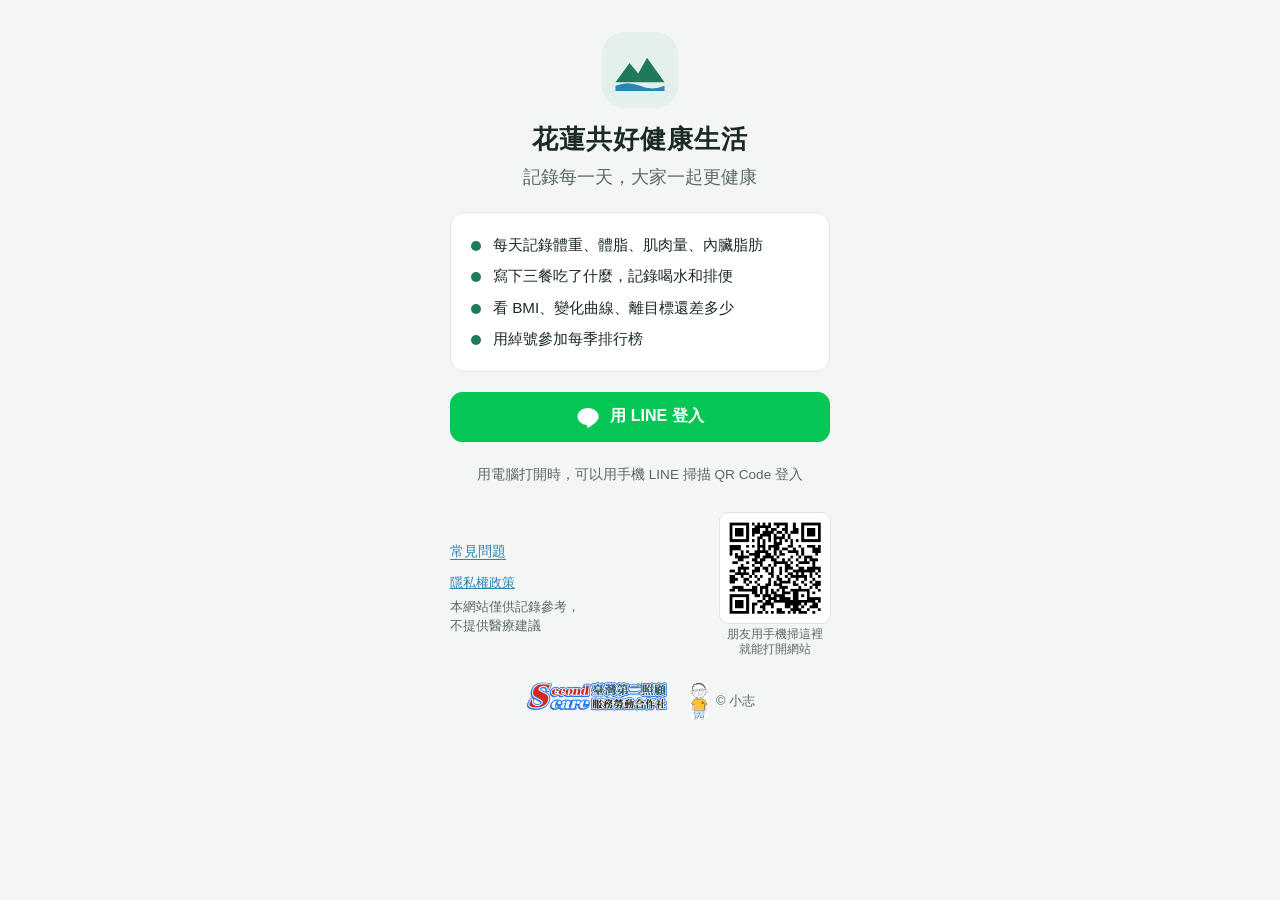
==== index.html @ 8d3ece73 "family map on groups tab with duplicate-elder warning" ====
<!DOCTYPE html>
<html lang="zh-Hant-TW">
<head>
  <meta charset="UTF-8">
  <meta name="viewport" content="width=device-width, initial-scale=1, viewport-fit=cover">
  <meta name="theme-color" content="#1f7a5c">
  <title>花蓮共好健康生活</title>
  <!-- Google 搜尋結果、LINE／Facebook 連結預覽用的介紹（2026-10-03 岳志確認文字） -->
  <meta name="description" content="花蓮共好健康生活：免費記錄體重、體脂、飲食、喝水和排便，自動算 BMI、畫出變化曲線，還有社區健康排行榜。用 LINE 就能登入。">
  <meta property="og:type" content="website">
  <meta property="og:site_name" content="花蓮共好健康生活">
  <meta property="og:title" content="花蓮共好健康生活">
  <meta property="og:description" content="免費記錄體重、體脂、飲食、喝水和排便，自動算 BMI、畫出變化曲線，還有社區健康排行榜。用 LINE 就能登入。">
  <meta property="og:url" content="https://linyuehchih.github.io/hualien-health/">
  <meta property="og:image" content="https://linyuehchih.github.io/hualien-health/images/og-image.png">
  <meta property="og:image:width" content="1200">
  <meta property="og:image:height" content="630">
  <meta property="og:locale" content="zh_TW">
  <meta name="twitter:card" content="summary_large_image">
  <link rel="canonical" href="https://linyuehchih.github.io/hualien-health/">
  <!-- 加到手機主畫面時用的名稱和圖示 -->
  <link rel="manifest" href="manifest.webmanifest">
  <link rel="icon" type="image/png" sizes="32x32" href="icons/favicon-32.png">
  <link rel="apple-touch-icon" href="icons/apple-touch-icon.png">
  <meta name="apple-mobile-web-app-title" content="共好健康">
  <meta name="mobile-web-app-capable" content="yes">
  <meta name="apple-mobile-web-app-capable" content="yes">
  <meta name="apple-mobile-web-app-status-bar-style" content="default">
  <link rel="stylesheet" href="css/style.css?v=cdd8db57">
</head>
<body>
  <div class="busy-bar" aria-hidden="true"></div>

  <!-- 示範模式的提示由 app.js 在示範時才放進來（避免 Google 把「示範模式」當成網站介紹） -->
  <div id="demo-banner" class="demo-banner" hidden></div>

  <!-- 登入 -->
  <section id="view-login" class="view" hidden>
    <div class="login-wrap">
      <div class="brand">
        <div class="brand-mark" aria-hidden="true">
          <svg viewBox="0 0 64 64"><path d="M4 46 L20 24 L30 36 L40 18 L60 46 Z" class="mark-mountain"/><path d="M4 50 Q18 44 32 50 T60 50 V56 H4 Z" class="mark-sea"/></svg>
        </div>
        <h1>花蓮共好健康生活</h1>
        <p class="tagline">記錄每一天，大家一起更健康</p>
      </div>

      <ul class="feature-list">
        <li>每天記錄體重、體脂、肌肉量、內臟脂肪</li>
        <li>寫下三餐吃了什麼，記錄喝水和排便</li>
        <li>看 BMI、變化曲線、離目標還差多少</li>
        <li>用綽號參加每季排行榜</li>
      </ul>

      <button type="button" class="btn btn-line" data-login="line">
        <svg viewBox="0 0 48 48" aria-hidden="true"><path fill="#fff" d="M24 6C12.4 6 3 13.6 3 23c0 8.4 7.5 15.5 17.6 16.8.7.1 1.6.5 1.8 1 .2.5.1 1.2.1 1.7l-.3 1.8c-.1.5-.4 2.1 1.8 1.1 2.3-1 12.3-7.2 16.8-12.4 3.1-3.4 4.6-6.8 4.6-10.1C45 13.6 35.6 6 24 6z"/></svg>
        用 LINE 登入
      </button>
      <p class="hint center">用電腦打開時，可以用手機 LINE 掃描 QR Code 登入</p>

      <!-- 左邊：常見問題、隱私權政策；右邊：QR Code，朋友可以直接掃這支手機的畫面打開網站 -->
      <footer class="site-foot login-foot">
        <div class="login-links">
          <button type="button" class="link-btn" data-open-faq>常見問題</button>
          <a href="privacy.html">隱私權政策</a>
          <span>本網站僅供記錄參考，<br>不提供醫療建議</span>
        </div>
        <figure class="login-qr">
          <img src="images/qrcode.png" width="330" height="330" alt="花蓮共好健康生活網址的 QR Code">
          <figcaption>朋友用手機掃這裡<br>就能打開網站</figcaption>
        </figure>
      </footer>

      <!-- 合作社標誌和「© 小志」放同一列，頁面短一點 -->
      <div class="login-bottom">
        <div class="partner">
          <img src="images/second-care-logo.png" width="1024" height="233" alt="臺灣第二照顧服務勞動合作社" loading="lazy">
        </div>
        <p class="copyright"><img src="images/xiaozhi.png" width="57" height="120" alt="" loading="lazy"><span>© 小志</span></p>
      </div>
    </div>
  </section>

  <!-- 第一次登入：基本資料 -->
  <section id="view-onboard" class="view" hidden>
    <div class="page">
      <h1 class="page-title">歡迎加入！先填幾個基本資料</h1>
      <form id="onboard-form" class="card" novalidate>
        <label class="field">
          <span>綽號（排行榜上顯示的名字）</span>
          <input type="text" name="nickname" maxlength="12" placeholder="可以留空，會自動給你一個編號">
          <small class="field-note">綽號不能跟別人重複；排行榜會顯示綽號，建議不要用真實全名</small>
        </label>
        <fieldset class="field">
          <legend>性別（用來判斷體脂是否偏高）</legend>
          <div class="seg">
            <label><input type="radio" name="sex" value="M"><span>男</span></label>
            <label><input type="radio" name="sex" value="F"><span>女</span></label>
          </div>
        </fieldset>
        <div class="grid-2">
          <label class="field">
            <span>出生年（民國）</span>
            <input type="text" name="birthYear" inputmode="numeric" maxlength="4" placeholder="例如 45">
          </label>
          <label class="field">
            <span>身高（公分）</span>
            <input type="number" name="heightCm" inputmode="decimal" step="0.1" min="100" max="230" placeholder="例如 165">
          </label>
        </div>
        <p class="hint birth-hint"></p>
        <label class="field">
          <span>目標體重（公斤，不知道可以先不填）</span>
          <input type="number" name="targetKg" inputmode="decimal" step="0.1" min="30" max="200" placeholder="例如 60">
        </label>
        <div class="target-help">
          <p class="range-line"></p>
          <button type="button" class="link-btn fill-mid" hidden></button>
          <p class="target-warn" hidden></p>
        </div>
        <div class="site-picker"></div>
        <label class="check">
          <input type="checkbox" name="agree">
          <span>我已閱讀並同意<a href="privacy.html" target="_blank">隱私權政策</a></span>
        </label>
        <p class="form-error" id="onboard-error" role="alert"></p>
        <button type="submit" class="btn primary block">開始使用</button>
      </form>
      <p class="copyright"><img src="images/xiaozhi.png" width="57" height="120" alt="" loading="lazy"><span>© 小志</span></p>
    </div>
  </section>

  <!-- 主畫面 -->
  <div id="view-app" class="view" hidden>
    <header class="topbar">
      <span class="topbar-title">花蓮共好健康生活</span>
      <span class="topbar-right">
        <span class="topbar-hello" id="hello"></span>
        <select id="who" class="who-select" aria-label="現在是幫誰記錄" hidden></select>
        <button type="button" class="help-btn" data-open-faq aria-label="常見問題">問</button>
      </span>
    </header>

    <div class="acting-bar" id="acting-bar" hidden>
      <span id="acting-text"></span>
      <button type="button" class="link-btn" id="acting-back">換回我自己</button>
    </div>

    <main class="page">

      <!-- 今天記錄 -->
      <section class="tab" id="tab-today">
        <div class="card">
          <label class="field">
            <span>日期</span>
            <input type="date" id="rec-date">
          </label>
          <p class="hint">可以補記最近 3 天，更早的紀錄會鎖住不能改</p>
        </div>

        <div class="card">
          <h2>身體數據</h2>
          <div class="tip" role="note">
            <svg viewBox="0 0 24 24" aria-hidden="true"><circle cx="12" cy="12" r="9"/><path d="M12 7v6M12 16.5v.5"/></svg>
            <div>
              <p class="tip-title">量體重建議在清晨如廁後</p>
              <p>起床上完廁所、吃早餐前量，每天固定這個時間、用同一台體重計，數字才比得準。量體脂要赤腳站上去。</p>
            </div>
          </div>
          <div class="grid-2">
            <label class="field"><span>體重（公斤）</span><input type="number" id="in-weight" inputmode="decimal" step="0.1" placeholder="—"></label>
            <label class="field"><span>體脂（%）</span><input type="number" id="in-fat" inputmode="decimal" step="0.1" placeholder="—"></label>
            <label class="field"><span>肌肉量（公斤）</span><input type="number" id="in-muscle" inputmode="decimal" step="0.1" placeholder="—"></label>
            <div class="field visceral-field">
              <span>內臟脂肪
                <select id="visceral-unit" class="unit-select" aria-label="內臟脂肪的單位">
                  <option value="級">級</option>
                  <option value="%">%</option>
                  <option value="公斤">公斤</option>
                </select>
              </span>
              <input type="number" id="in-visceral" inputmode="decimal" step="0.5" placeholder="—">
            </div>
          </div>
          <p class="hint" id="visceral-hint"></p>
          <p class="hint">體重計沒有的項目可以空著</p>
          <p class="status" id="body-status"></p>
          <button type="button" id="body-save" class="btn primary block">儲存身體數據</button>
        </div>

        <div class="card">
          <h2>飲食</h2>
          <div class="seg seg-4" id="meal-seg">
            <label><input type="radio" name="meal" value="早餐" checked><span>早餐</span></label>
            <label><input type="radio" name="meal" value="午餐"><span>午餐</span></label>
            <label><input type="radio" name="meal" value="晚餐"><span>晚餐</span></label>
            <label><input type="radio" name="meal" value="點心"><span>點心</span></label>
          </div>
          <label class="field">
            <span class="sr-only">吃了什麼</span>
            <textarea id="meal-text" rows="2" maxlength="200" placeholder="例如：地瓜稀飯、燙青菜、滷蛋"></textarea>
          </label>
          <div class="photo-pick">
            <label class="btn" for="meal-photo">
              <svg viewBox="0 0 24 24" aria-hidden="true"><path d="M4 8h3l2-3h6l2 3h3v11H4z"/><circle cx="12" cy="13" r="3.5"/></svg>
              拍照／選照片
            </label>
            <input type="file" id="meal-photo" accept="image/*" hidden>
            <span class="hint" id="photo-hint">每餐最多 1 張</span>
          </div>
          <div class="thumbs" id="photo-preview"></div>
          <button type="button" id="meal-add" class="btn primary block">新增這一餐</button>
          <div id="day-meals" class="day-meals"></div>
        </div>

        <div class="card">
          <h2>飲水</h2>
          <p class="water-line"><span class="sub" id="water-label">今天已喝</span> <span class="water-total" id="water-total">0</span> <span class="sub">c.c.</span></p>
          <div class="water-bar" id="water-bar" hidden><span id="water-bar-fill"></span></div>
          <p class="hint" id="water-suggest"></p>
          <p class="hint water-caution">有腎臟、心臟疾病需要限水的人，請依醫師指示</p>
          <div class="water-btns" id="water-btns">
            <button type="button" class="btn" data-water="100">+100</button>
            <button type="button" class="btn" data-water="200">+200</button>
            <button type="button" class="btn" data-water="300">+300</button>
            <button type="button" class="btn" data-water="500">+500</button>
          </div>
          <details class="water-edit">
            <summary>按錯了？直接修改總數</summary>
            <div class="water-edit-row">
              <input type="number" id="water-input" inputmode="numeric" step="50" min="0" aria-label="飲水總數（c.c.）">
              <button type="button" class="btn primary" id="water-save">儲存</button>
            </div>
          </details>
        </div>

        <div class="card">
          <h2 class="h2-row">排便 <span class="count-badge" id="bowel-count">今天 0 次</span></h2>
          <p class="sub">量</p>
          <div class="seg" id="bowel-amount">
            <label><input type="radio" name="bowel-amount" value="多"><span>多</span></label>
            <label><input type="radio" name="bowel-amount" value="中"><span>中</span></label>
            <label><input type="radio" name="bowel-amount" value="少"><span>少</span></label>
          </div>
          <p class="sub">型態</p>
          <div class="seg" id="bowel-form">
            <label><input type="radio" name="bowel-form" value="硬"><span>硬</span></label>
            <label><input type="radio" name="bowel-form" value="軟"><span>軟</span></label>
            <label><input type="radio" name="bowel-form" value="未成形"><span>未成形</span></label>
          </div>
          <button type="button" id="bowel-add" class="btn primary block">新增一次</button>
          <div id="day-bowel" class="day-meals"></div>
        </div>
      </section>

      <!-- 我的變化 -->
      <section class="tab" id="tab-trend" hidden>
        <div class="card" id="bmi-card"></div>
        <button type="button" class="btn block share-open" id="share-open">分享我的成果給家人朋友</button>
        <div class="seg seg-4 range-seg" id="range-seg">
          <label><input type="radio" name="range" value="7"><span>7 天</span></label>
          <label><input type="radio" name="range" value="30" checked><span>30 天</span></label>
          <label><input type="radio" name="range" value="90"><span>90 天</span></label>
          <label><input type="radio" name="range" value="all"><span>全部</span></label>
        </div>
        <div id="charts"></div>
      </section>

      <!-- 每日紀錄（依日期分：飲水、排便、飲食） -->
      <section class="tab" id="tab-diary" hidden>
        <div id="diary"></div>
      </section>

      <!-- 競賽排行 -->
      <section class="tab" id="tab-rank" hidden>
        <div class="seg seg-3" id="rank-scope">
          <label><input type="radio" name="scope" value="all" checked><span>全部</span></label>
          <label><input type="radio" name="scope" value="village"><span>本里</span></label>
          <label><input type="radio" name="scope" value="site"><span>本據點</span></label>
        </div>
        <div class="card">
          <h2 id="season-label"></h2>
          <p class="rank-note" id="season-note"></p>
          <p class="formula">分數 ＝ 體脂減少比例 × 0.7 ＋ 體重往健康範圍靠近的比例 × 0.3</p>
          <p class="hint">健康範圍是 BMI 18.5～24：太重的人減重加分、太輕的人增重加分，已在範圍內的人體重這項不加不扣。健康減重建議每週不超過 0.5–1 公斤</p>
          <p class="elder-note" id="rank-elder" hidden></p>
          <p class="elder-note" id="rank-bmi" hidden></p>
        </div>
        <div class="card me-card" id="my-status"></div>
        <div class="card">
          <h2 id="board-title">排行榜</h2>
          <p class="sub" id="board-group" hidden></p>
          <p class="hint">只顯示綽號和分數，不會顯示任何人的體重</p>
          <ol class="board" id="board"></ol>
        </div>
      </section>

      <!-- 家人群組 -->
      <section class="tab" id="tab-groups" hidden>
        <p class="rank-note" id="groups-acting-hint" hidden>群組用的是你自己的身分，不是目前代管的長輩。</p>
        <p class="hint" id="groups-loading" hidden>讀取中…</p>

        <!-- 我的家人圖：我代管的長輩、我加入的群組各有誰（2026-10-03） -->
        <div class="card fam" id="family-map" hidden></div>

        <div class="card" id="groups-intro" hidden>
          <h2>家人群組</h2>
          <p>跟家人組成一個群組，互相看到彼此的<strong>趨勢圖</strong>，也能在群組裡比一比誰進步比較多。</p>
          <p class="hint">・預設只看得到起伏和變化量，看不到實際的體重、體脂，每個人可以自己選擇要不要公開<br>
            ・沒有 LINE 的長輩，由你代管的帳號一起加入<br>
            ・飲食、照片、排便不會分享給群組</p>
        </div>

        <div id="groups-main" hidden>
          <div class="chips" id="group-picker" hidden></div>
          <div class="card" id="group-head"></div>
          <div class="seg seg-3" id="group-view">
            <label><input type="radio" name="gview" value="board" checked><span>排行</span></label>
            <label><input type="radio" name="gview" value="trend"><span>趨勢圖</span></label>
            <label><input type="radio" name="gview" value="members"><span>成員</span></label>
          </div>
          <div id="gpane-board"></div>
          <div id="gpane-trend" hidden>
            <div class="chips" id="gtrend-members"></div>
            <div class="seg seg-4 range-seg" id="gtrend-range">
              <label><input type="radio" name="grange" value="7"><span>7 天</span></label>
              <label><input type="radio" name="grange" value="30" checked><span>30 天</span></label>
              <label><input type="radio" name="grange" value="90"><span>90 天</span></label>
              <label><input type="radio" name="grange" value="all"><span>全部</span></label>
            </div>
            <p class="rank-note" id="gtrend-note" hidden></p>
            <div id="gtrend-charts"></div>
          </div>
          <div id="gpane-members" hidden></div>
        </div>

        <div class="card" id="groups-actions">
          <div class="btn-row">
            <button type="button" class="btn primary" id="g-create">建立家庭群組</button>
            <button type="button" class="btn" id="g-join">邀請碼加入</button>
          </div>
          <p class="hint" id="groups-limit"></p>
        </div>
      </section>

      <!-- 我的帳號 -->
      <section class="tab" id="tab-account" hidden>
        <form id="profile-form" class="card" novalidate>
          <h2 id="profile-title">基本資料</h2>
          <label class="field">
            <span>綽號</span>
            <input type="text" name="nickname" maxlength="12">
            <small class="field-note">綽號不能跟別人重複；排行榜會顯示綽號，建議不要用真實全名</small>
          </label>
          <fieldset class="field">
            <legend>性別</legend>
            <div class="seg">
              <label><input type="radio" name="sex" value="M"><span>男</span></label>
              <label><input type="radio" name="sex" value="F"><span>女</span></label>
            </div>
          </fieldset>
          <div class="grid-2">
            <label class="field"><span>出生年（民國）</span><input type="text" name="birthYear" inputmode="numeric" maxlength="4" placeholder="例如 45"></label>
            <label class="field"><span>身高（公分）</span><input type="number" name="heightCm" inputmode="decimal" step="0.1"></label>
          </div>
          <p class="hint birth-hint"></p>
          <label class="field"><span>目標體重（公斤，不知道可以先不填）</span><input type="number" name="targetKg" inputmode="decimal" step="0.1"></label>
          <div class="target-help">
            <p class="range-line"></p>
            <button type="button" class="link-btn fill-mid" hidden></button>
            <p class="target-warn" hidden></p>
          </div>
          <div class="site-picker"></div>
          <p class="form-error" id="profile-error" role="alert"></p>
          <button type="submit" class="btn primary block">儲存</button>
        </form>

        <div class="card">
          <h2>我的資料</h2>
          <p class="hint">下載成 Excel 可以打開的檔案</p>
          <div class="btn-row">
            <button type="button" class="btn" id="export-body">匯出身體數據</button>
            <button type="button" class="btn" id="export-meals">匯出飲食紀錄</button>
            <button type="button" class="btn" id="export-water">匯出飲水紀錄</button>
            <button type="button" class="btn" id="export-bowel">匯出排便紀錄</button>
          </div>
        </div>

        <div class="card" id="managed-card">
          <h2>幫沒有 LINE 的長輩建立帳號</h2>
          <p class="hint">長輩不用有 LINE，由你用自己的 LINE 幫他記錄，也能一起參加排行榜。一個帳號最多可以幫 5 位長輩建立。</p>
          <div id="managed-list"></div>
          <button type="button" class="btn block" id="managed-add">新增長輩的帳號</button>
        </div>

        <div class="card">
          <p class="hint" id="login-with"></p>
          <button type="button" class="btn block" id="logout">登出</button>
          <button type="button" class="btn danger-outline block" id="delete-account">刪除帳號和所有資料</button>
        </div>

        <footer class="site-foot">
          <a href="privacy.html">隱私權政策</a>
          <span>本網站僅供記錄參考，不提供醫療建議</span>
        </footer>
      </section>
      <p class="copyright"><img src="images/xiaozhi.png" width="57" height="120" alt="" loading="lazy"><span>© 小志</span></p>
    </main>

    <nav class="tabbar" aria-label="主要分頁">
      <button type="button" data-tab="today" class="active">
        <svg viewBox="0 0 24 24" aria-hidden="true"><path d="M12 5v14M5 12h14"/></svg><span>今天記錄</span>
      </button>
      <button type="button" data-tab="trend">
        <svg viewBox="0 0 24 24" aria-hidden="true"><path d="M3 17l6-6 4 4 8-8M15 7h6v6"/></svg><span>我的變化</span>
      </button>
      <button type="button" data-tab="diary">
        <svg viewBox="0 0 24 24" aria-hidden="true"><path d="M5 4h11l3 3v13H5zM8 10h8M8 14h8M8 18h5"/></svg><span>每日紀錄</span>
      </button>
      <button type="button" data-tab="rank">
        <svg viewBox="0 0 24 24" aria-hidden="true"><path d="M8 21h8M12 17v4M7 4h10v5a5 5 0 0 1-10 0zM7 6H4a3 3 0 0 0 3 4M17 6h3a3 3 0 0 1-3 4"/></svg><span>競賽排行</span>
      </button>
      <button type="button" data-tab="groups">
        <svg viewBox="0 0 24 24" aria-hidden="true"><path d="M16 20v-1a4 4 0 0 0-4-4H7a4 4 0 0 0-4 4v1M9.5 11a3.5 3.5 0 1 0 0-7 3.5 3.5 0 0 0 0 7zM21 20v-1a3.5 3.5 0 0 0-2.5-3.35M16 4.2a3.5 3.5 0 0 1 0 6.6"/></svg><span>家人群組</span>
      </button>
      <button type="button" data-tab="account">
        <svg viewBox="0 0 24 24" aria-hidden="true"><circle cx="12" cy="8" r="4"/><path d="M4 21a8 8 0 0 1 16 0"/></svg><span>我的帳號</span>
      </button>
    </nav>
  </div>

  <!-- 常見問題（登入前後都能看） -->
  <section id="view-faq" class="view" hidden>
    <header class="topbar">
      <button type="button" class="back-btn" id="faq-back">‹ 返回</button>
      <span class="topbar-title">常見問題</span>
      <span></span>
    </header>
    <div class="page faq-page">
      <div class="faq-search">
        <input type="search" id="faq-q" placeholder="輸入關鍵字，例如：體脂、喝水、便秘" aria-label="搜尋常見問題">
      </div>
      <p class="hint" id="faq-count"></p>
      <div id="faq-list"></div>
      <p class="faq-note">以上內容參考衛生福利部國民健康署公開資料，僅供一般健康知識參考，不提供醫療建議。身體不適請就醫，並以醫師診斷為準。</p>
      <p class="copyright"><img src="images/xiaozhi.png" width="57" height="120" alt="" loading="lazy"><span>© 小志</span></p>
    </div>
  </section>

  <!-- 對話框（確認、修改、刪除共用） -->
  <dialog id="modal" class="modal">
    <form method="dialog" class="modal-body" id="modal-form">
      <p class="modal-msg" id="modal-msg"></p>
      <div id="modal-extra"></div>
      <div class="btn-row">
        <button type="button" class="btn" id="modal-cancel">取消</button>
        <button type="submit" class="btn primary" id="modal-ok">確定</button>
      </div>
    </form>
  </dialog>

  <!-- 幫沒有 LINE 的長輩建立帳號 -->
  <dialog id="managed-dialog" class="modal managed-dialog">
    <form id="managed-form" class="modal-body" novalidate>
      <h2>幫長輩建立帳號</h2>
      <p class="hint">長輩不用有 LINE。建立後，由你用自己的 LINE 切換過去，幫他記錄。</p>
      <label class="field">
        <span>綽號（排行榜上顯示的名字）</span>
        <input type="text" name="nickname" maxlength="12" placeholder="可以留空，會自動給一個編號">
        <small class="field-note">綽號不能跟別人重複；排行榜會顯示綽號，建議不要用真實全名</small>
      </label>
      <fieldset class="field">
        <legend>性別（用來判斷體脂是否偏高）</legend>
        <div class="seg">
          <label><input type="radio" name="sex" value="M"><span>男</span></label>
          <label><input type="radio" name="sex" value="F"><span>女</span></label>
        </div>
      </fieldset>
      <div class="grid-2">
        <label class="field">
          <span>出生年（民國）</span>
          <input type="text" name="birthYear" inputmode="numeric" maxlength="4" placeholder="例如 45">
        </label>
        <label class="field">
          <span>身高（公分）</span>
          <input type="number" name="heightCm" inputmode="decimal" step="0.1" min="100" max="230" placeholder="例如 155">
        </label>
      </div>
      <p class="hint birth-hint"></p>
      <label class="field">
        <span>目標體重（公斤，不知道可以先不填）</span>
        <input type="number" name="targetKg" inputmode="decimal" step="0.1" min="30" max="200" placeholder="例如 55">
      </label>
      <div class="target-help">
        <p class="range-line"></p>
        <button type="button" class="link-btn fill-mid" hidden></button>
        <p class="target-warn" hidden></p>
      </div>
      <div class="site-picker"></div>
      <label class="check">
        <input type="checkbox" name="consent">
        <span>我已告知對方，並取得對方同意，由我幫他建立帳號、記錄他的健康資料</span>
      </label>
      <p class="form-error" id="managed-error" role="alert"></p>
      <div class="btn-row">
        <button type="button" class="btn" id="managed-cancel">取消</button>
        <button type="submit" class="btn primary" id="managed-submit">建立並切換過去</button>
      </div>
    </form>
  </dialog>

  <!-- 分享成果：勾選要放進圖片的項目 -->
  <dialog id="share-dialog" class="modal share-dialog">
    <div class="modal-body">
      <h2>分享我的成果</h2>
      <p class="hint">勾選要放進圖片的項目</p>
      <div class="share-items" id="share-items"></div>
      <div class="seg seg-4" id="share-range">
        <label><input type="radio" name="share-range" value="7"><span>7 天</span></label>
        <label><input type="radio" name="share-range" value="30" checked><span>30 天</span></label>
        <label><input type="radio" name="share-range" value="90"><span>90 天</span></label>
        <label><input type="radio" name="share-range" value="all"><span>全部</span></label>
      </div>
      <label class="check">
        <input type="checkbox" id="share-numbers">
        <span>圖上顯示實際數字（體重、體脂等）</span>
      </label>
      <p class="hint share-numbers-hint">預設不顯示，只畫曲線和變化量，收到圖的人看不到你的實際體重。</p>
      <div class="share-preview" id="share-preview">
        <img id="share-img" alt="成果圖預覽">
        <p class="hint" id="share-empty" hidden>請至少勾選一項</p>
      </div>
      <p class="hint" id="share-tip"></p>
      <div class="btn-row">
        <button type="button" class="btn primary" id="share-send">分享</button>
        <button type="button" class="btn" id="share-save">儲存圖片</button>
      </div>
      <button type="button" class="btn block" id="share-close">關閉</button>
    </div>
  </dialog>

  <!-- 看大張照片 -->
  <dialog id="viewer" class="viewer">
    <img id="viewer-img" alt="飲食照片">
    <button type="button" class="btn" id="viewer-close">關閉</button>
  </dialog>

  <div id="toast" class="toast" role="status" aria-live="polite"></div>

  <script src="js/config.js?v=5ed413b3"></script>
  <script src="js/faq.js?v=346db03b"></script>
  <script src="js/sites.js?v=9af664f8"></script>
  <script src="js/scoring.js?v=b8a8296c"></script>
  <script src="js/photos.js?v=338aa344"></script>
  <script src="js/mock-api.js?v=98845f66"></script>
  <script src="js/api.js?v=20f72d7c"></script>
  <script src="js/charts.js?v=ae593227"></script>
  <script src="js/share.js?v=af373cb2"></script>
  <script src="js/app.js?v=bd8ecd4a"></script>
</body>
</html>
---- css/style.css ----
/* 花蓮共好健康生活：手機為主、字大好按 */
:root {
  --bg: #f3f6f4;
  --surface: #ffffff;
  --ink: #1b2a24;
  --muted: #5a6a63;
  --line: #dde6e1;
  --primary: #1f7a5c;
  --primary-soft: #e3f1ea;
  --primary-ink: #ffffff;
  --sea: #2a86b3;
  --sea-ink: #16618a;
  --tip-bg: #e6f2f8;
  --ok: #1f7a5c;
  --ok-soft: #e3f1ea;
  --warn: #a8620a;
  --warn-soft: #fbefdc;
  --bad: #b3372b;
  --bad-soft: #f9e3e0;
  --band: rgba(31, 122, 92, 0.12);
  --gold: #c9951c;
  --silver: #8a979c;
  --bronze: #b0703a;
  --shadow: 0 1px 2px rgba(20, 40, 30, 0.06), 0 2px 8px rgba(20, 40, 30, 0.05);
  --radius: 14px;
  --tabbar-h: 64px;
  color-scheme: light;
}

@media (prefers-color-scheme: dark) {
  :root:not([data-theme="light"]) {
    --bg: #111815;
    --surface: #1a2320;
    --ink: #e6eeea;
    --muted: #9db0a8;
    --line: #2c3934;
    --primary: #4cb68e;
    --primary-soft: #1d3a2f;
    --primary-ink: #0d1f18;
    --sea: #5db3dc;
    --sea-ink: #8fcdea;
    --tip-bg: #16303d;
    --ok: #5cc49b;
    --ok-soft: #1d3a2f;
    --warn: #e2a24c;
    --warn-soft: #3a2c16;
    --bad: #ec7a6c;
    --bad-soft: #3d201c;
    --band: rgba(76, 182, 142, 0.16);
    --shadow: none;
    color-scheme: dark;
  }
}

* { box-sizing: border-box; }
[hidden] { display: none !important; }

html { -webkit-text-size-adjust: 100%; }
body {
  margin: 0;
  background: var(--bg);
  color: var(--ink);
  font-family: -apple-system, BlinkMacSystemFont, "PingFang TC", "Noto Sans TC", "Microsoft JhengHei", sans-serif;
  font-size: 18px;
  line-height: 1.55;
}

h1, h2, p { margin: 0; }
h2 { font-size: 1.05rem; margin-bottom: 10px; }
a { color: var(--sea); }

.sr-only {
  position: absolute; width: 1px; height: 1px; overflow: hidden;
  clip: rect(0 0 0 0); white-space: nowrap;
}

/* ---------- 示範提示 ---------- */
.demo-banner {
  background: var(--warn-soft);
  color: var(--warn);
  font-size: 0.85rem;
  padding: 6px 16px;
  text-align: center;
}

/* ---------- 版面 ---------- */
.page {
  max-width: 560px;
  margin: 0 auto;
  padding: 16px 16px calc(var(--tabbar-h) + 24px + env(safe-area-inset-bottom));
}
#view-onboard .page { padding-bottom: 32px; }
.page-title { font-size: 1.3rem; margin: 8px 0 16px; }

.card {
  background: var(--surface);
  border-radius: var(--radius);
  box-shadow: var(--shadow);
  border: 1px solid var(--line);
  padding: 16px;
  margin-bottom: 14px;
}
.card > p + p { margin-top: 6px; }

.grid-2 { display: grid; grid-template-columns: 1fr 1fr; gap: 12px; }

.hint { color: var(--muted); font-size: 0.85rem; }
.center { text-align: center; }
.hint.center { margin-top: 10px; }
.sub { color: var(--muted); font-size: 0.85rem; }
.status { color: var(--primary); font-size: 0.9rem; min-height: 1.2em; margin: 8px 0 4px; }
.form-error { color: var(--bad); font-size: 0.9rem; min-height: 1.3em; margin: 6px 0; }

/* ---------- 表單 ---------- */
.field { display: block; margin-bottom: 12px; border: 0; padding: 0; }
.field-note { display: block; margin-top: 4px; font-size: 0.8rem; color: var(--muted); }
.field > span, .field > legend { display: block; font-size: 0.9rem; color: var(--muted); margin-bottom: 4px; padding: 0; }

input[type="text"], input[type="number"], input[type="date"], textarea, select {
  width: 100%;
  font: inherit;
  color: var(--ink);
  background: var(--bg);
  border: 1.5px solid var(--line);
  border-radius: 10px;
  padding: 10px 12px;
  min-height: 48px;
}
input:focus, textarea:focus, select:focus { outline: none; border-color: var(--primary); background: var(--surface); }
textarea { resize: vertical; }
select { text-overflow: ellipsis; }
select:disabled { opacity: 0.55; }

/* 目標體重旁的建議範圍與提醒 */
.birth-hint { margin: -6px 0 12px; min-height: 1.2em; }
.target-help { margin: -4px 0 12px; }
.target-help .range-line { font-size: 0.95rem; color: var(--primary); }
.target-help .fill-mid { padding: 6px 0; text-align: left; }
.target-warn, .elder-note {
  background: var(--warn-soft); color: var(--warn); border-radius: 10px;
  padding: 8px 12px; font-size: 0.9rem; margin-top: 6px;
}

/* 里別 → 類型 → 承辦單位 */
.site-picker { border-top: 1px solid var(--line); padding-top: 12px; margin-top: 4px; }
.site-picker .site-more[hidden] { display: none; }
.site-picker .site-more { background: var(--bg); border-radius: 12px; padding: 10px 12px 2px; margin-bottom: 12px; }
.site-picker .site-more .hint { margin: 0 0 8px; }
.site-picker .site-full { margin: -6px 0 10px; color: var(--primary); }
.site-picker .site-full[hidden] { display: none; }

.check { display: flex; gap: 10px; align-items: flex-start; margin: 4px 0; font-size: 0.95rem; }
.check input { width: 22px; height: 22px; margin-top: 3px; accent-color: var(--primary); flex: none; }

/* 分段選擇按鈕 */
.seg { display: grid; grid-auto-flow: column; grid-auto-columns: 1fr; gap: 6px; margin-bottom: 12px; }
.seg label { position: relative; }
.seg input { position: absolute; opacity: 0; inset: 0; margin: 0; }
.seg span {
  display: flex; align-items: center; justify-content: center;
  min-height: 46px; border-radius: 10px;
  border: 1.5px solid var(--line); background: var(--bg);
  font-size: 0.95rem; cursor: pointer;
}
.seg input:checked + span { background: var(--primary); border-color: var(--primary); color: var(--primary-ink); font-weight: 600; }
.seg input:focus-visible + span { outline: 2px solid var(--sea); outline-offset: 2px; }

/* ---------- 按鈕 ---------- */
.btn {
  font: inherit;
  font-size: 1rem;
  min-height: 50px;
  padding: 10px 18px;
  border-radius: 12px;
  border: 1.5px solid var(--line);
  background: var(--surface);
  color: var(--ink);
  cursor: pointer;
  display: inline-flex; align-items: center; justify-content: center; gap: 10px;
}
.btn.block { width: 100%; margin-top: 8px; }
.btn.primary { background: var(--primary); border-color: var(--primary); color: var(--primary-ink); font-weight: 600; }
.btn.danger { background: var(--bad); border-color: var(--bad); color: #fff; font-weight: 600; }
.btn.danger-outline { color: var(--bad); border-color: var(--bad-soft); }
.btn:active { transform: translateY(1px); }
.btn-row { display: grid; grid-template-columns: 1fr 1fr; gap: 10px; margin-top: 8px; }

.link-btn {
  font: inherit; font-size: 0.9rem; background: none; border: 0; padding: 6px 8px;
  color: var(--sea); cursor: pointer; text-decoration: underline; text-underline-offset: 3px;
}
.danger-text { color: var(--bad); }

/* ---------- 登入頁 ---------- */
.login-wrap { max-width: 420px; margin: 0 auto; padding: 32px 20px 24px; }
.brand { text-align: center; margin-bottom: 20px; }
.brand-mark { width: 76px; height: 76px; margin: 0 auto 12px; border-radius: 22px; background: var(--primary-soft); display: grid; place-items: center; }
.brand-mark svg { width: 56px; height: 56px; }
.mark-mountain { fill: var(--primary); }
.mark-sea { fill: var(--sea); }
.brand h1 { font-size: 1.6rem; letter-spacing: 0.04em; }
.tagline { color: var(--muted); margin-top: 4px; }

.feature-list { list-style: none; padding: 16px; margin: 0 0 20px; background: var(--surface); border: 1px solid var(--line); border-radius: var(--radius); }
.feature-list li { padding: 4px 0 4px 26px; position: relative; font-size: 0.95rem; }
.feature-list li::before { content: ""; position: absolute; left: 4px; top: 12px; width: 10px; height: 10px; border-radius: 50%; background: var(--primary); }

.btn-line { width: 100%; margin-bottom: 12px; font-weight: 600; }

/* 登入頁最底下的單位標誌：小小的、不搶眼 */
.partner { margin-top: 26px; text-align: center; }
.partner img { width: 145px; max-width: 50%; height: auto; opacity: 0.9; }

/* 跟後台溝通時，最上方出現一條跑動的細線 */
.busy-bar { position: fixed; top: 0; left: 0; right: 0; height: 3px; z-index: 50; pointer-events: none; opacity: 0; transition: opacity 0.2s; overflow: hidden; }
.busy-bar::before { content: ""; position: absolute; top: 0; bottom: 0; width: 40%; background: var(--sea); animation: busy 1s ease-in-out infinite; }
.is-busy .busy-bar { opacity: 1; }
@keyframes busy { from { left: -40%; } to { left: 100%; } }
.btn-line svg { width: 24px; height: 24px; flex: none; }
.btn-line { background: #06c755; border-color: #06c755; color: #fff; }

/* 著作權：小圖像＋© 小志（每一頁最底下）；圖是白底，深色模式加圓角讓邊緣自然 */
.copyright { margin: 18px 0 0; display: flex; align-items: center; justify-content: center; gap: 8px; font-size: 0.8rem; color: var(--muted); }
.copyright img { height: 38px; width: auto; border-radius: 6px; }
.site-foot { margin-top: 28px; text-align: center; font-size: 0.8rem; color: var(--muted); display: grid; gap: 4px; }
/* 登入頁：左邊連結、右邊 QR Code */
.login-foot { display: flex; align-items: center; justify-content: space-between; gap: 14px; text-align: left; }
.login-links { display: grid; gap: 4px; justify-items: start; flex: 1; min-width: 0; }
.login-links .link-btn { padding-left: 0; }
.login-qr { margin: 0; flex: none; text-align: center; }
.login-qr img { display: block; width: 110px; height: 110px; margin: 0 auto 4px; border-radius: 8px; background: #fff; padding: 4px; box-shadow: 0 0 0 1px var(--line); }
/* ---------- 我的家人圖：我 → 代管的長輩、每個群組（像組織圖的樹狀線） ---------- */
.fam h2 { margin-bottom: 10px; }
.fam-root { margin-bottom: 2px; }
.fam-branches { margin-left: 18px; border-left: 2px solid var(--line); padding-top: 6px; }
.fam-branch { position: relative; padding: 4px 0 10px 18px; }
.fam-branch::before { content: ''; position: absolute; left: 0; top: 17px; width: 12px; border-top: 2px solid var(--line); }
.fam-branch:last-child { padding-bottom: 2px; }
.fam-label { margin: 0 0 6px; font-weight: 600; display: flex; gap: 8px; align-items: baseline; flex-wrap: wrap; }
.fam-label b { font-weight: 600; color: var(--primary); font-size: 0.9rem; }
.fam-nodes { display: flex; flex-wrap: wrap; gap: 6px; }
.fam-node { display: inline-flex; align-items: center; gap: 4px; padding: 5px 10px; border-radius: 999px; border: 1.5px solid var(--line); background: var(--surface); font-size: 0.95rem; }
.fam-node small { font-size: 0.7rem; color: var(--muted); }
.fam-node.root { background: var(--primary); border-color: var(--primary); color: var(--primary-ink); font-weight: 600; }
.fam-node.me { border-color: var(--primary); color: var(--primary); font-weight: 600; }
.fam-node.elder { background: var(--primary-soft); border-color: transparent; }
.fam-node.warn { background: var(--warn-soft); border-color: var(--warn); color: var(--warn); font-weight: 600; }
.fam-warn { margin: 10px 0 0; padding: 8px 12px; border-radius: 10px; background: var(--warn-soft); color: var(--warn); font-size: 0.9rem; }

/* 登入頁最下面：合作社標誌和「© 小志」同一列 */
.login-bottom { display: flex; align-items: center; justify-content: center; gap: 20px; margin-top: 22px; }
.login-bottom .partner, .login-bottom .copyright { margin: 0; }
.login-bottom .partner img { max-width: none; }
.login-qr figcaption { font-size: 0.72rem; line-height: 1.35; color: var(--muted); }

/* ---------- 主畫面頂端與分頁列 ---------- */
.topbar {
  position: sticky; top: 0; z-index: 5;
  display: flex; justify-content: space-between; align-items: center; gap: 12px;
  padding: 12px 16px;
  background: var(--primary); color: var(--primary-ink);
}
.topbar-title { font-weight: 700; letter-spacing: 0.03em; }
.topbar-hello { font-size: 0.85rem; opacity: 0.9; overflow: hidden; text-overflow: ellipsis; white-space: nowrap; }
.topbar-right { display: flex; align-items: center; gap: 10px; min-width: 0; }
.help-btn {
  flex: none; width: 36px; height: 36px; border-radius: 50%;
  border: 2px solid rgba(255, 255, 255, 0.85); background: transparent;
  color: var(--primary-ink); font: inherit; font-weight: 700; font-size: 1rem; line-height: 1; padding: 0; cursor: pointer;
}
.back-btn { font: inherit; font-weight: 600; background: none; border: 0; color: var(--primary-ink); padding: 6px 4px; cursor: pointer; }

/* ---------- 內臟脂肪的單位選擇 ---------- */
.visceral-field > span { display: flex; align-items: center; gap: 8px; height: 1.55em; margin-bottom: 4px; }
.unit-select {
  font: inherit; font-size: 0.85rem; min-height: 0; height: 30px; padding: 0 6px; border-radius: 8px;
  border: 1.5px solid var(--primary); background: var(--primary-soft); color: var(--ink); width: auto;
}
#visceral-hint { margin: -4px 0 6px; }
#visceral-hint.old { color: var(--warn); }

/* ---------- 家人群組 ---------- */
.chips { display: flex; flex-wrap: wrap; gap: 8px; margin-bottom: 12px; }
.chip {
  font: inherit; font-size: 0.95rem; min-height: 40px; padding: 4px 14px; border-radius: 999px;
  border: 1.5px solid var(--line); background: var(--surface); color: var(--ink); cursor: pointer;
}
.chip.on { background: var(--primary); border-color: var(--primary); color: var(--primary-ink); font-weight: 600; }
.group-title { display: flex; justify-content: space-between; align-items: baseline; gap: 8px; }
.group-title h2 { margin-bottom: 6px; }
.invite { font-size: 1.1rem; margin: 4px 0; }
.invite strong { font-size: 1.7rem; letter-spacing: 0.18em; color: var(--primary); font-variant-numeric: tabular-nums; }
.me-mark.mine { background: var(--sea); }
.me-mark.creator { background: var(--muted); }
.gm-row { padding: 10px 0; border-top: 1px solid var(--line); display: grid; gap: 6px; }
.gm-name { display: flex; align-items: center; flex-wrap: wrap; gap: 4px; }
.gm-name .nick { font-weight: 600; }
.gm-row .check.small { font-size: 0.85rem; margin: 0; }
.gm-row .link-btn { justify-self: start; padding-left: 0; }
#groups-actions { margin-top: 6px; }

/* ---------- 代管：幫沒有 LINE 的長輩記錄 ---------- */
.who-select {
  font: inherit; font-size: 0.85rem; min-height: 36px; max-width: 46vw; padding: 4px 8px;
  border-radius: 10px; border: 2px solid rgba(255, 255, 255, 0.85); background: transparent; color: var(--primary-ink);
  text-overflow: ellipsis;
}
.who-select option { color: #1b2a24; background: #ffffff; }
.is-acting .topbar { background: var(--sea-ink); }
.acting-bar {
  position: sticky; top: 60px; z-index: 4;
  display: flex; justify-content: space-between; align-items: center; gap: 8px;
  background: var(--tip-bg); color: var(--sea-ink); padding: 6px 16px; font-size: 0.9rem; font-weight: 600;
}
.managed-row { display: flex; justify-content: space-between; align-items: center; gap: 8px; padding: 6px 0; border-top: 1px solid var(--line); }
.managed-row .nick { font-weight: 600; overflow: hidden; text-overflow: ellipsis; white-space: nowrap; }
.managed-dialog { max-height: 92vh; overflow-y: auto; }
#managed-list { margin: 8px 0 4px; }
#managed-list .count { color: var(--muted); font-size: 0.85rem; margin-bottom: 4px; }

/* ---------- 常見問題 ---------- */
#view-faq .page { padding-bottom: 32px; }
.faq-search { position: sticky; top: 60px; z-index: 4; background: var(--bg); padding: 4px 0 8px; }
.faq-search input {
  width: 100%; font: inherit; min-height: 50px; padding: 10px 14px;
  border-radius: 999px; border: 2px solid var(--primary); background: var(--surface); color: var(--ink);
}
#faq-count { margin: 0 4px 10px; }
.faq-cat h2 { color: var(--primary); margin-bottom: 4px; }
.faq-item { border-top: 1px solid var(--line); }
.faq-item:first-of-type { border-top: 0; }
.faq-item summary {
  cursor: pointer; padding: 12px 28px 12px 0; font-weight: 600; position: relative; list-style: none;
}
.faq-item summary::-webkit-details-marker { display: none; }
.faq-item summary::after { content: "＋"; position: absolute; right: 2px; top: 12px; color: var(--sea); }
.faq-item[open] summary::after { content: "－"; }
.faq-a { padding: 0 0 14px; font-size: 0.95rem; line-height: 1.7; color: var(--ink); }
.faq-note { color: var(--muted); font-size: 0.82rem; margin: 6px 4px 0; }

.tabbar {
  position: fixed; left: 0; right: 0; bottom: 0; z-index: 5;
  display: grid; grid-template-columns: repeat(6, 1fr);
  background: var(--surface); border-top: 1px solid var(--line);
  padding-bottom: env(safe-area-inset-bottom);
}
.tabbar button {
  font: inherit; font-size: 0.68rem; color: var(--muted); padding: 0 2px;
  background: none; border: 0; min-height: var(--tabbar-h);
  display: flex; flex-direction: column; align-items: center; justify-content: center; gap: 3px;
  cursor: pointer;
}
.tabbar svg { width: 24px; height: 24px; fill: none; stroke: currentColor; stroke-width: 2; stroke-linecap: round; stroke-linejoin: round; }
.tabbar button.active { color: var(--primary); font-weight: 700; }

/* ---------- 今天記錄 ---------- */
.tip {
  display: flex; gap: 10px; align-items: flex-start;
  background: var(--tip-bg); color: var(--ink);
  border-left: 5px solid var(--sea);
  border-radius: 10px; padding: 12px 14px; margin-bottom: 14px;
  font-size: 0.92rem;
}
.tip svg { flex: none; width: 24px; height: 24px; margin-top: 1px; fill: none; stroke: var(--sea); stroke-width: 2.2; stroke-linecap: round; }
.tip-title { font-weight: 700; font-size: 1.05rem; color: var(--sea-ink); margin-bottom: 2px; }
.day-meals { margin-top: 14px; }
.day-meals .sub { margin-bottom: 6px; }
.meal-row { display: flex; gap: 10px; align-items: baseline; padding: 6px 0; border-top: 1px solid var(--line); }
.meal-tag {
  flex: none; font-size: 0.8rem; font-weight: 600;
  background: var(--primary-soft); color: var(--primary);
  border-radius: 999px; padding: 2px 10px;
}
.meal-text { flex: 1; word-break: break-word; }

/* ---------- 飲水 ---------- */
.water-line { display: flex; align-items: baseline; gap: 6px; }
.water-total { font-size: 2.2rem; font-weight: 700; color: var(--sea); line-height: 1.1; font-variant-numeric: tabular-nums; }
.water-bar { height: 10px; border-radius: 999px; background: var(--tip-bg); overflow: hidden; margin: 8px 0 4px; }
.water-bar span { display: block; height: 100%; width: 0; background: var(--sea); border-radius: 999px; transition: width 0.25s; }
.water-btns { display: grid; grid-template-columns: repeat(4, 1fr); gap: 8px; margin-top: 10px; }
.water-btns .btn { padding: 8px 4px; font-weight: 700; color: var(--sea-ink); border-color: var(--sea); background: var(--tip-bg); }
.water-edit { margin-top: 12px; }
.water-edit summary { color: var(--sea); font-size: 0.9rem; cursor: pointer; padding: 4px 0; }
.water-edit-row { display: grid; grid-template-columns: 1fr auto; gap: 8px; margin-top: 8px; }

/* ---------- 排便 ---------- */
.h2-row { display: flex; justify-content: space-between; align-items: center; gap: 8px; }
.count-badge { font-size: 0.9rem; font-weight: 700; background: var(--primary-soft); color: var(--primary); border-radius: 999px; padding: 2px 12px; }
.card > .sub { margin-bottom: 4px; }

/* 統計長條（我的變化 → 排便） */
.stat-label { margin-top: 10px; }
.stat-bar { display: flex; gap: 3px; margin-top: 4px; border-radius: 8px; overflow: hidden; }
.stat-bar span { min-width: 54px; padding: 6px 8px; font-size: 0.85rem; font-weight: 600; white-space: nowrap; color: #fff; text-align: center; }
.stat-bar .seg-0 { background: var(--warn); }
.stat-bar .seg-1 { background: var(--primary); }
.stat-bar .seg-2 { background: var(--sea); }


/* ---------- 照片 ---------- */
.photo-pick { display: flex; align-items: center; gap: 12px; margin-bottom: 8px; }
.photo-pick .btn { min-height: 46px; font-size: 0.95rem; }
.photo-pick svg { width: 22px; height: 22px; fill: none; stroke: currentColor; stroke-width: 2; stroke-linejoin: round; }

.thumbs { display: flex; flex-wrap: wrap; gap: 8px; }
.thumbs:empty { display: none; }
#photo-preview { margin-bottom: 4px; }
.thumbs-sm { margin-top: 6px; }
.thumb {
  position: relative; display: block; padding: 0; overflow: hidden;
  width: 64px; height: 64px; border-radius: 10px;
  border: 1px solid var(--line); background: var(--bg); cursor: zoom-in;
}
.thumb img { width: 100%; height: 100%; object-fit: cover; display: block; }
.thumb-lg { width: 88px; height: 88px; cursor: default; }
.thumb-missing { cursor: default; font-size: 0.65rem; color: var(--muted); line-height: 1.2; padding: 4px; }
.thumb-x {
  position: absolute; top: 4px; right: 4px;
  width: 28px; height: 28px; border-radius: 50%; border: 0;
  background: rgba(0, 0, 0, 0.6); color: #fff; font-size: 1.1rem; line-height: 1; cursor: pointer;
}

.viewer {
  border: 0; padding: 12px; border-radius: 16px;
  background: var(--surface); max-width: 94vw; max-height: 92vh;
  display: none; flex-direction: column; gap: 10px; align-items: stretch;
}
.viewer[open] { display: flex; }
.viewer::backdrop { background: rgba(0, 0, 0, 0.75); }
.viewer img { max-width: 100%; max-height: calc(92vh - 90px); object-fit: contain; border-radius: 10px; display: block; margin: 0 auto; }

/* ---------- 我的變化 ---------- */
.bmi-top { display: flex; justify-content: space-between; align-items: center; }
.bmi-num { font-size: 2.4rem; font-weight: 700; line-height: 1.1; font-variant-numeric: tabular-nums; }
.bmi-range { color: var(--muted); font-size: 0.9rem; margin: 4px 0 8px; }
.fat-line { display: flex; flex-wrap: wrap; gap: 6px 10px; align-items: center; padding-top: 10px; margin-top: 10px !important; border-top: 1px solid var(--line); }

.tag { display: inline-block; font-size: 0.85rem; font-weight: 700; padding: 3px 12px; border-radius: 999px; }
.tag-ok { background: var(--ok-soft); color: var(--ok); }
.tag-warn { background: var(--warn-soft); color: var(--warn); }
.tag-bad { background: var(--bad-soft); color: var(--bad); }

.range-seg { margin-bottom: 14px; }
.chart-head { display: flex; justify-content: space-between; align-items: baseline; gap: 8px; flex-wrap: wrap; }
.chart-head h2 { margin-bottom: 4px; }
.chart-sum { font-size: 0.9rem; color: var(--muted); }
.chart-sum strong { color: var(--ink); }
.chart { width: 100%; height: auto; display: block; margin-top: 4px; }
.chart-empty { color: var(--muted); padding: 24px 0; text-align: center; }
.c-grid { stroke: var(--line); stroke-width: 1; }
.c-axis { fill: var(--muted); font-size: 11px; }
.c-band { fill: var(--band); }
.c-band-label { fill: var(--primary); font-size: 10px; }
.c-target { stroke: var(--warn); stroke-width: 1.5; stroke-dasharray: 5 4; }
.c-target-label { fill: var(--warn); font-size: 11px; font-weight: 600; }
.c-line { fill: none; stroke: var(--primary); stroke-width: 2.4; stroke-linejoin: round; stroke-linecap: round; }
.c-dot { fill: var(--primary); }
.c-last { fill: var(--surface); stroke: var(--primary); stroke-width: 2.5; }
.tone-sea .c-line, .tone-sea .c-last { stroke: var(--sea); }
.tone-sea .c-dot { fill: var(--sea); }

/* ---------- 每日紀錄 ---------- */
.diary-date { font-size: 1.1rem; display: flex; align-items: center; gap: 8px; margin-bottom: 6px; }
.day-badge { font-size: 0.75rem; font-weight: 700; background: var(--primary); color: var(--primary-ink); border-radius: 999px; padding: 1px 10px; }
.day-row { display: flex; gap: 12px; align-items: baseline; padding: 10px 0; border-top: 1px solid var(--line); }
.day-label {
  flex: none; width: 3.2em; text-align: center;
  font-size: 0.85rem; font-weight: 700; color: var(--sea-ink);
  background: var(--tip-bg); border-radius: 8px; padding: 2px 0;
}
.day-value { flex: 1; min-width: 0; }
.body-grid { display: grid; grid-template-columns: repeat(2, minmax(0, 1fr)); gap: 8px 12px; }
.body-stat { display: flex; flex-direction: column; line-height: 1.3; white-space: nowrap; }
.body-stat .sub { font-size: 0.78rem; }
@media (min-width: 560px) { .body-grid { grid-template-columns: repeat(4, minmax(0, 1fr)); } }
.diary-list { list-style: none; padding: 0; margin: 0; }
.diary-item { display: flex; flex-wrap: wrap; gap: 4px 10px; align-items: baseline; padding: 6px 0; border-top: 1px dashed var(--line); }
.diary-item:first-child { border-top: 0; padding-top: 0; }
.diary-actions { margin-left: auto; display: flex; }
@media (max-width: 480px) {
  /* 手機上把修改／刪除放到餐點下一行，讓文字有足夠寬度 */
  .diary-item .meal-text { flex: 1 1 calc(100% - 70px); }
  .diary-actions { width: 100%; justify-content: flex-end; margin-top: -4px; }
  .diary-actions .link-btn { padding: 2px 8px; font-size: 0.85rem; }
}

/* ---------- 競賽排行 ---------- */
.rank-note { background: var(--warn-soft); color: var(--warn); font-size: 0.85rem; border-radius: 8px; padding: 6px 10px; margin-bottom: 8px !important; }
.formula { font-size: 0.9rem; background: var(--bg); border-radius: 8px; padding: 8px 10px; margin: 6px 0; }
.me-card { border-color: var(--primary); }
.me-rank { font-size: 1.2rem; }
.me-rank strong { font-size: 1.8rem; color: var(--primary); }

.board { list-style: none; padding: 0; margin: 8px 0 0; }
.board-row { display: flex; align-items: center; gap: 12px; padding: 10px 8px; border-top: 1px solid var(--line); }
.board-row.is-me { background: var(--primary-soft); border-radius: 10px; border-top-color: transparent; }
.rank { flex: none; width: 34px; height: 34px; border-radius: 50%; display: grid; place-items: center; font-weight: 700; background: var(--bg); font-variant-numeric: tabular-nums; }
.rank-1 { background: var(--gold); color: #fff; }
.rank-2 { background: var(--silver); color: #fff; }
.rank-3 { background: var(--bronze); color: #fff; }
.nick { flex: 1; min-width: 0; overflow: hidden; text-overflow: ellipsis; white-space: nowrap; }
.me-mark { font-size: 0.75rem; font-weight: 700; margin-left: 6px; padding: 1px 8px; border-radius: 999px; background: var(--primary); color: var(--primary-ink); }
.score { font-weight: 700; font-variant-numeric: tabular-nums; }
.score.neg { color: var(--bad); }

/* ---------- 分享成果 ---------- */
.share-open { margin: 0 0 14px; }
.share-dialog { max-height: 92vh; overflow-y: auto; }
.share-items { display: grid; gap: 4px; margin: 8px 0 12px; }
.share-items .check { margin: 0; padding: 8px 0; align-items: center; border-bottom: 1px solid var(--line); }
.share-items .check input { margin-top: 0; }
.share-items .check.off { opacity: 0.5; }
.share-items .check .note { color: var(--muted); font-size: 0.8rem; margin-left: 6px; }
.share-numbers-hint { margin: 2px 0 10px 32px; }
.share-preview { background: var(--bg); border-radius: 12px; padding: 8px; margin: 8px 0; min-height: 60px; text-align: center; }
.share-preview img { width: 100%; height: auto; border-radius: 8px; display: block; margin: 0 auto; }
.share-preview img[hidden] { display: none; }

/* ---------- 對話框與提示 ---------- */
.modal {
  border: 0; border-radius: 16px; padding: 0;
  width: min(92vw, 420px);
  background: var(--surface); color: var(--ink);
}
.modal::backdrop { background: rgba(10, 20, 15, 0.45); }
.modal-body { padding: 20px; }
.modal-msg { margin-bottom: 12px; }
#modal-extra .seg { margin-bottom: 10px; }
#modal-extra textarea, #modal-extra input { margin-bottom: 4px; }

.toast {
  position: fixed; left: 50%; bottom: calc(var(--tabbar-h) + 16px + env(safe-area-inset-bottom));
  transform: translate(-50%, 20px);
  background: var(--ink); color: var(--bg);
  padding: 10px 18px; border-radius: 999px; font-size: 0.95rem;
  opacity: 0; pointer-events: none; transition: opacity 0.2s, transform 0.2s;
  max-width: calc(100vw - 32px); text-align: center; z-index: 20;
}
.toast.show { opacity: 1; transform: translate(-50%, 0); }

@media (max-width: 360px) {
  body { font-size: 17px; }
  .grid-2 { grid-template-columns: 1fr; }
}
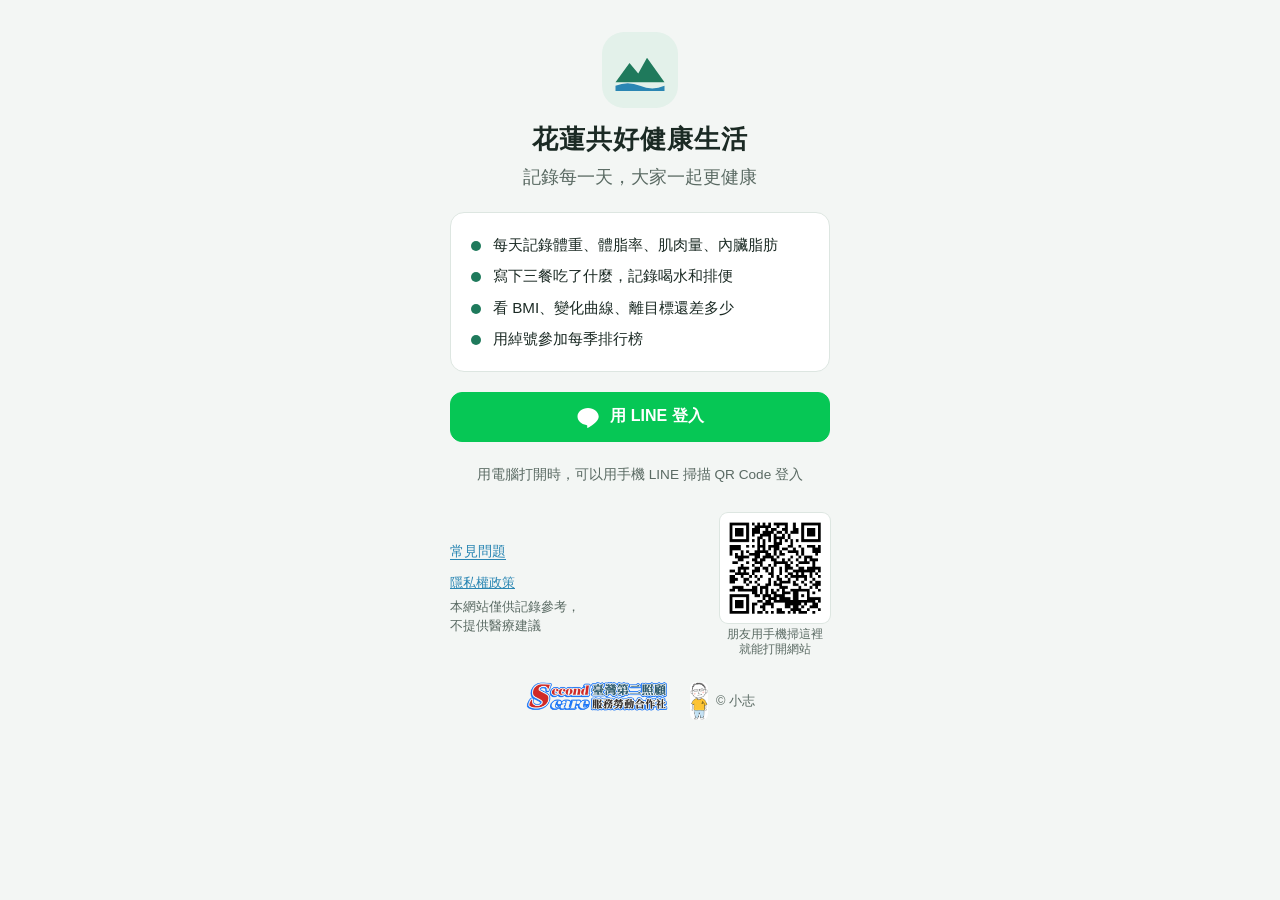
==== commit 97dcf7fe: "body fat rate label; keep 2 decimals" ====
--- a/index.html
+++ b/index.html
@@ -26,7 +26,7 @@
   <meta name="mobile-web-app-capable" content="yes">
   <meta name="apple-mobile-web-app-capable" content="yes">
   <meta name="apple-mobile-web-app-status-bar-style" content="default">
-  <link rel="stylesheet" href="css/style.css?v=cdd8db57">
+  <link rel="stylesheet" href="css/style.css?v=6d889565">
 </head>
 <body>
   <div class="busy-bar" aria-hidden="true"></div>
@@ -46,7 +46,7 @@
       </div>
 
       <ul class="feature-list">
-        <li>每天記錄體重、體脂、肌肉量、內臟脂肪</li>
+        <li>每天記錄體重、體脂率、肌肉量、內臟脂肪</li>
         <li>寫下三餐吃了什麼，記錄喝水和排便</li>
         <li>看 BMI、變化曲線、離目標還差多少</li>
         <li>用綽號參加每季排行榜</li>
@@ -92,7 +92,7 @@
           <small class="field-note">綽號不能跟別人重複；排行榜會顯示綽號，建議不要用真實全名</small>
         </label>
         <fieldset class="field">
-          <legend>性別（用來判斷體脂是否偏高）</legend>
+          <legend>性別（用來判斷體脂率是否偏高）</legend>
           <div class="seg">
             <label><input type="radio" name="sex" value="M"><span>男</span></label>
             <label><input type="radio" name="sex" value="F"><span>女</span></label>
@@ -168,9 +168,9 @@
             </div>
           </div>
           <div class="grid-2">
-            <label class="field"><span>體重（公斤）</span><input type="number" id="in-weight" inputmode="decimal" step="0.1" placeholder="—"></label>
-            <label class="field"><span>體脂（%）</span><input type="number" id="in-fat" inputmode="decimal" step="0.1" placeholder="—"></label>
-            <label class="field"><span>肌肉量（公斤）</span><input type="number" id="in-muscle" inputmode="decimal" step="0.1" placeholder="—"></label>
+            <label class="field"><span>體重（公斤）</span><input type="number" id="in-weight" inputmode="decimal" step="0.01" placeholder="—"></label>
+            <label class="field"><span>體脂率（%）</span><input type="number" id="in-fat" inputmode="decimal" step="0.01" placeholder="—"></label>
+            <label class="field"><span>肌肉量（公斤）</span><input type="number" id="in-muscle" inputmode="decimal" step="0.01" placeholder="—"></label>
             <div class="field visceral-field">
               <span>內臟脂肪
                 <select id="visceral-unit" class="unit-select" aria-label="內臟脂肪的單位">
@@ -179,7 +179,7 @@
                   <option value="公斤">公斤</option>
                 </select>
               </span>
-              <input type="number" id="in-visceral" inputmode="decimal" step="0.5" placeholder="—">
+              <input type="number" id="in-visceral" inputmode="decimal" step="0.01" placeholder="—">
             </div>
           </div>
           <p class="hint" id="visceral-hint"></p>
@@ -247,6 +247,7 @@
             <label><input type="radio" name="bowel-form" value="硬"><span>硬</span></label>
             <label><input type="radio" name="bowel-form" value="軟"><span>軟</span></label>
             <label><input type="radio" name="bowel-form" value="未成形"><span>未成形</span></label>
+            <label><input type="radio" name="bowel-form" value="拉肚子"><span>拉肚子</span></label>
           </div>
           <button type="button" id="bowel-add" class="btn primary block">新增一次</button>
           <div id="day-bowel" class="day-meals"></div>
@@ -281,7 +282,7 @@
         <div class="card">
           <h2 id="season-label"></h2>
           <p class="rank-note" id="season-note"></p>
-          <p class="formula">分數 ＝ 體脂減少比例 × 0.7 ＋ 體重往健康範圍靠近的比例 × 0.3</p>
+          <p class="formula">分數 ＝ 體脂率減少比例 × 0.7 ＋ 體重往健康範圍靠近的比例 × 0.3</p>
           <p class="hint">健康範圍是 BMI 18.5～24：太重的人減重加分、太輕的人增重加分，已在範圍內的人體重這項不加不扣。健康減重建議每週不超過 0.5–1 公斤</p>
           <p class="elder-note" id="rank-elder" hidden></p>
           <p class="elder-note" id="rank-bmi" hidden></p>
@@ -306,7 +307,7 @@
         <div class="card" id="groups-intro" hidden>
           <h2>家人群組</h2>
           <p>跟家人組成一個群組，互相看到彼此的<strong>趨勢圖</strong>，也能在群組裡比一比誰進步比較多。</p>
-          <p class="hint">・預設只看得到起伏和變化量，看不到實際的體重、體脂，每個人可以自己選擇要不要公開<br>
+          <p class="hint">・預設只看得到起伏和變化量，看不到實際的體重、體脂率，每個人可以自己選擇要不要公開<br>
             ・沒有 LINE 的長輩，由你代管的帳號一起加入<br>
             ・飲食、照片、排便不會分享給群組</p>
         </div>
@@ -437,6 +438,7 @@
       <span></span>
     </header>
     <div class="page faq-page">
+      <button type="button" class="btn block tour-again" id="tour-again" hidden>再看一次使用說明</button>
       <div class="faq-search">
         <input type="search" id="faq-q" placeholder="輸入關鍵字，例如：體脂、喝水、便秘" aria-label="搜尋常見問題">
       </div>
@@ -470,7 +472,7 @@
         <small class="field-note">綽號不能跟別人重複；排行榜會顯示綽號，建議不要用真實全名</small>
       </label>
       <fieldset class="field">
-        <legend>性別（用來判斷體脂是否偏高）</legend>
+        <legend>性別（用來判斷體脂率是否偏高）</legend>
         <div class="seg">
           <label><input type="radio" name="sex" value="M"><span>男</span></label>
           <label><input type="radio" name="sex" value="F"><span>女</span></label>
@@ -523,7 +525,7 @@
       </div>
       <label class="check">
         <input type="checkbox" id="share-numbers">
-        <span>圖上顯示實際數字（體重、體脂等）</span>
+        <span>圖上顯示實際數字（體重、體脂率等）</span>
       </label>
       <p class="hint share-numbers-hint">預設不顯示，只畫曲線和變化量，收到圖的人看不到你的實際體重。</p>
       <div class="share-preview" id="share-preview">
@@ -547,15 +549,28 @@
 
   <div id="toast" class="toast" role="status" aria-live="polite"></div>
 
+  <!-- 使用導覽：第一次進主畫面時，一步一步圈出重點（2026-10-03） -->
+  <div id="tour" class="tour" hidden>
+    <div class="tour-hole" aria-hidden="true"></div>
+    <div class="tour-tip" role="dialog" aria-modal="true" aria-labelledby="tour-text">
+      <p class="tour-step" id="tour-step"></p>
+      <p class="tour-text" id="tour-text"></p>
+      <div class="tour-btns">
+        <button type="button" class="btn" id="tour-skip">跳過</button>
+        <button type="button" class="btn primary" id="tour-next">下一步</button>
+      </div>
+    </div>
+  </div>
+
   <script src="js/config.js?v=5ed413b3"></script>
-  <script src="js/faq.js?v=346db03b"></script>
+  <script src="js/faq.js?v=be6b691c"></script>
   <script src="js/sites.js?v=9af664f8"></script>
-  <script src="js/scoring.js?v=b8a8296c"></script>
+  <script src="js/scoring.js?v=d0491b02"></script>
   <script src="js/photos.js?v=338aa344"></script>
-  <script src="js/mock-api.js?v=98845f66"></script>
+  <script src="js/mock-api.js?v=fb730780"></script>
   <script src="js/api.js?v=20f72d7c"></script>
   <script src="js/charts.js?v=ae593227"></script>
   <script src="js/share.js?v=af373cb2"></script>
-  <script src="js/app.js?v=bd8ecd4a"></script>
+  <script src="js/app.js?v=a62c62b8"></script>
 </body>
 </html>
--- a/css/style.css
+++ b/css/style.css
@@ -229,6 +229,17 @@
 .login-links .link-btn { padding-left: 0; }
 .login-qr { margin: 0; flex: none; text-align: center; }
 .login-qr img { display: block; width: 110px; height: 110px; margin: 0 auto 4px; border-radius: 8px; background: #fff; padding: 4px; box-shadow: 0 0 0 1px var(--line); }
+/* ---------- 使用導覽：畫面變暗，圈出一個按鈕，旁邊放說明 ---------- */
+.tour[hidden] { display: none; }
+.tour { position: fixed; inset: 0; z-index: 200; }
+.tour-hole { position: fixed; border-radius: 14px; box-shadow: 0 0 0 9999px rgba(0, 0, 0, 0.75); outline: 4px solid #ffd978; transition: all 0.25s ease; pointer-events: none; }
+.tour-tip { position: fixed; background: var(--surface); color: var(--ink); border-radius: 16px; padding: 16px 18px 14px; box-shadow: 0 10px 30px rgba(0, 0, 0, 0.3); }
+.tour-step { margin: 0 0 4px; font-size: 0.85rem; color: var(--primary); font-weight: 600; }
+.tour-text { margin: 0 0 14px; font-size: 1.1rem; line-height: 1.55; font-weight: 600; }
+.tour-btns { display: flex; justify-content: flex-end; gap: 10px; }
+.tour-btns .btn[hidden] { display: none; }
+.tour-again { margin-bottom: 14px; }
+
 /* ---------- 我的家人圖：我 → 代管的長輩、每個群組（像組織圖的樹狀線） ---------- */
 .fam h2 { margin-bottom: 10px; }
 .fam-root { margin-bottom: 2px; }
@@ -365,7 +376,8 @@
 .tip-title { font-weight: 700; font-size: 1.05rem; color: var(--sea-ink); margin-bottom: 2px; }
 .day-meals { margin-top: 14px; }
 .day-meals .sub { margin-bottom: 6px; }
-.meal-row { display: flex; gap: 10px; align-items: baseline; padding: 6px 0; border-top: 1px solid var(--line); }
+.meal-row { display: flex; flex-wrap: wrap; gap: 4px 10px; align-items: baseline; padding: 6px 0; border-top: 1px solid var(--line); }
+@media (max-width: 480px) { .meal-row .meal-text { flex: 1 1 calc(100% - 70px); } }
 .meal-tag {
   flex: none; font-size: 0.8rem; font-weight: 600;
   background: var(--primary-soft); color: var(--primary);
@@ -392,10 +404,11 @@
 /* 統計長條（我的變化 → 排便） */
 .stat-label { margin-top: 10px; }
 .stat-bar { display: flex; gap: 3px; margin-top: 4px; border-radius: 8px; overflow: hidden; }
-.stat-bar span { min-width: 54px; padding: 6px 8px; font-size: 0.85rem; font-weight: 600; white-space: nowrap; color: #fff; text-align: center; }
+.stat-bar span { min-width: 52px; padding: 4px; font-size: 0.85rem; font-weight: 600; line-height: 1.25; white-space: nowrap; color: #fff; text-align: center; }
 .stat-bar .seg-0 { background: var(--warn); }
 .stat-bar .seg-1 { background: var(--primary); }
 .stat-bar .seg-2 { background: var(--sea); }
+.stat-bar .seg-3 { background: var(--bad); }
 
 
 /* ---------- 照片 ---------- */
